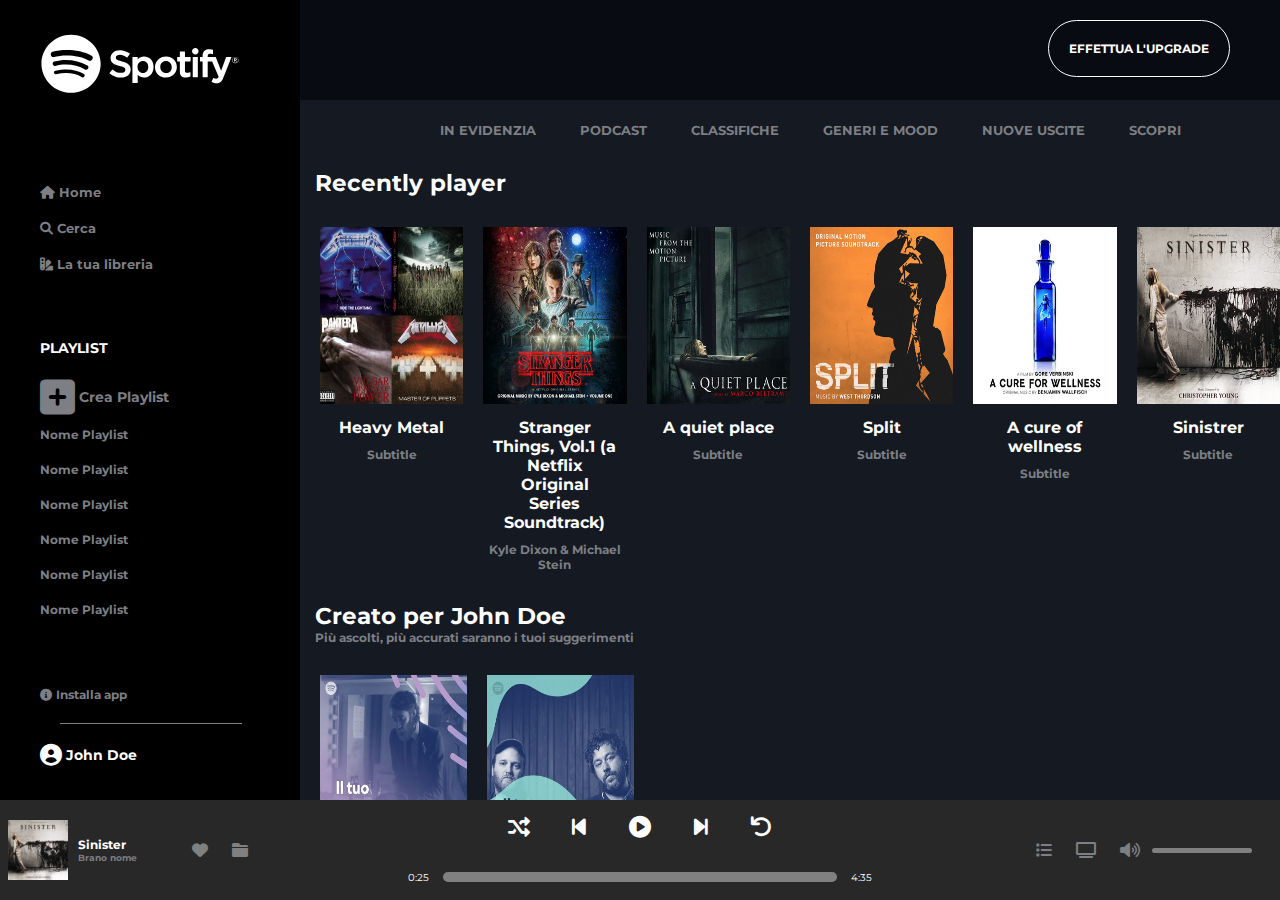
==== index.html @ 690bbecd "finish html" ====
<!DOCTYPE html>
<html lang="en">

<head>
    <meta charset="UTF-8">
    <meta http-equiv="X-UA-Compatible" content="IE=edge">
    <meta name="viewport" content="width=device-width, initial-scale=1.0">
    <link rel="preconnect" href="https://fonts.googleapis.com">
    <link rel="preconnect" href="https://fonts.gstatic.com" crossorigin>
    <link href="https://fonts.googleapis.com/css2?family=Montserrat:wght@400;700&display=swap" rel="stylesheet">
    <link rel="stylesheet" href="./css/style.css">
    <link rel="stylesheet" href="https://cdnjs.cloudflare.com/ajax/libs/font-awesome/6.0.0/css/all.min.css" integrity="sha512-9usAa10IRO0HhonpyAIVpjrylPvoDwiPUiKdWk5t3PyolY1cOd4DSE0Ga+ri4AuTroPR5aQvXU9xC6qOPnzFeg==" crossorigin="anonymous" referrerpolicy="no-referrer"
    />
    <title>Spotify</title>
</head>

<body>
    <header id="site_header"></header>
    <!-- /#site_header -->

    <main id="site_main" class="flex">
        <div id="barra_laterale_sx">
            <div id="logo_camp">
                <img src="./img/logo.svg" alt="logo di spotify">
            </div>
            <div id="btn_camp">
                <ul id="btn_principali">
                    <li class="home">
                        <i class="fa-solid fa-house display"></i>
                        <div class="display">Home</div>
                    </li>
                    <li class="cerca">
                        <i class="fa-solid fa-magnifying-glass"></i>
                        <div class="display">Cerca</div>
                    </li>
                    <li class="libreria">
                        <i class="fa-solid fa-swatchbook"></i>
                        <div class="display">La tua libreria</div>
                    </li>
                </ul>
            </div>
            <div id="playlist_camp">
                <div id="playlist">
                    <h4>PLAYLIST</h4>
                    <ul>
                        <li id="add_playlist">
                            <i class="fa-solid fa-square-plus display"></i>
                            <div class="display">Crea Playlist</div>
                        </li>
                    </ul>
                    <div id="nuove_playlist">
                        <ul id="playlists">
                            <li>Nome Playlist</li>
                            <li>Nome Playlist</li>
                            <li>Nome Playlist</li>
                            <li>Nome Playlist</li>
                            <li>Nome Playlist</li>
                            <li>Nome Playlist</li>
                            <li>Nome Playlist</li>
                        </ul>
                    </div>
                </div>
            </div>
            <div id="info_camp">
                <div id="info">
                    <div id="installa">
                        <i class="fa-solid fa-circle-info display"></i>
                        <div class="display">Installa app</div>
                    </div>
                    <div class="separatore"></div>
                    <div id="user">
                        <i class="fa-solid fa-circle-user display"></i>
                        <div class="display">John Doe</div>
                    </div>

                </div>
            </div>
        </div>
        <div id="barra_centrale">
            <div id="barra_superiore">
                <a class="upgrade">EFFETTUA L'UPGRADE</a>
            </div>
            <div class="overflow">
                <div id="menu_centrale">
                    <ul id="menu">
                        <li>IN EVIDENZIA</li>
                        <li>PODCAST</li>
                        <li>CLASSIFICHE</li>
                        <li>GENERI E MOOD</li>
                        <li>NUOVE USCITE</li>
                        <li>SCOPRI</li>
                    </ul>
                </div>

                <!-- almbum recenti -->
                <div class="testo_albums">Recently player</div>
                <div class="albums flex">
                    <div class="album">
                        <img src="./img/metal_lifting.jpg" alt="album meta">
                        <div class="testo_album">Heavy Metal</div>
                        <aside class="sottotesto_album">
                            <p>
                                Subtitle
                            </p>
                        </aside>
                    </div>
                    <div class="album">
                        <img src="./img/stranger.jpeg" alt="album stranger">
                        <div class="testo_album">Stranger Things, Vol.1 (a Netflix Original Series Soundtrack)</div>
                        <aside class="sottotesto_album">
                            <p>
                                Kyle Dixon & Michael Stein
                            </p>
                        </aside>
                    </div>
                    <div class="album">
                        <img src="./img/aquietplace.jpeg" alt="album aquietplace">
                        <div class="testo_album">A quiet place</div>
                        <aside class="sottotesto_album">
                            <p>
                                Subtitle
                            </p>
                        </aside>
                    </div>
                    <div class="album">
                        <img src="./img/split.jpeg" alt="album aquietplace">
                        <div class="testo_album">Split</div>
                        <aside class="sottotesto_album">
                            <p>
                                Subtitle
                            </p>
                        </aside>
                    </div>
                    <div class="album">
                        <img src="./img/cure.jpeg" alt="album aquietplace">
                        <div class="testo_album">A cure of wellness</div>
                        <aside class="sottotesto_album">
                            <p>
                                Subtitle
                            </p>
                        </aside>
                    </div>
                    <div class="album">
                        <img src="./img/sinister.jpeg" alt="album aquietplace">
                        <div class="testo_album">Sinistrer</div>
                        <aside class="sottotesto_album">
                            <p>
                                Subtitle
                            </p>
                        </aside>
                    </div>
                </div>

                <!-- creato per John Doe -->
                <div class="testo_albums">
                    Creato per John Doe
                    <aside>
                        <p class="sottotesto">
                            Più ascolti, più accurati saranno i tuoi suggerimenti
                        </p>
                    </aside>
                </div>
                <div class="albums flex">
                    <div class="album">
                        <img src="./img/radar.jpeg" alt="album radar">
                        <div class="testo_album">Release Radar</div>
                    </div>
                    <div class="album">
                        <img src="./img/mixdaily.jpeg" alt="album stranger">
                        <div class="testo_album">Dally mix1</div>
                    </div>
                </div>

                <!-- artisti popolari -->
                <div class="testo_albums">
                    Artisti più popolari
                    <aside>
                        <p class="sottotesto">
                            Più ascolti, più accurati saranno i tuoi suggerimenti
                        </p>
                    </aside>
                </div>
                <div class="albums flex">
                    <div class="album">
                        <img class="radius" src="./img/youg.jpeg" alt="album meta">
                        <div class="testo_album">youg</div>
                    </div>
                    <div class="album">
                        <img class="radius" src="./img/einaudi.jpeg" alt="album stranger">
                        <div class="testo_album">Enaudi</div>
                    </div>
                </div>
            </div>
        </div>
    </main>
    <!-- /#site_main -->

    <footer id="site_footer">
        <div id="barra_inferiore" class="flex">
            <div id="col_sx" class="flex as_c w_20">
                <div id="flex1" class="flex">
                    <div id="img_barra_inferiore">
                        <img src="./img/sinister.jpeg" alt="foto album sinister">
                    </div>
                    <div class="m_lf_10 as_c">
                        <div class="testo_barra_inferiore">Sinister</div>
                        <div class="sottotesto_barra_inferiore">Brano nome</div>
                    </div>
                </div>
                <div id="flex2" class="flex">
                    <div class="icone_barra_inferiore_col_sx as_c">
                        <i class="fa-solid fa-heart"></i>
                        <i class="fa-solid fa-folder"></i>
                    </div>
                </div>
            </div>
            <div id="col_c" class="flex jc_c as_c w_60">
                <div class="barra_centrale_inferiore flex fx_drt_col">
                    <div class="barra_centrale_inferiore_su flex">
                        <i class="fa-solid fa-shuffle"></i>
                        <i class="fa-solid fa-backward-step"></i>
                        <i class="fa-solid fa-circle-play"></i>
                        <i class="fa-solid fa-forward-step"></i>
                        <i class="fa-solid fa-arrow-rotate-left"></i>
                    </div>
                    <div class="barra_centrale_inferiore_giu flex">
                        <div class="min">0:25</div>
                        <div class="barra_scorrimento"></div>
                        <div class="min">4:35</div>
                    </div>
                </div>
            </div>
            <div id="col_dx" class="flex as_c w_20">
                <div class="icone_barra_inferiore_dx">
                    <i class="fa-solid fa-list"></i>
                    <i class="fa-solid fa-tv"></i>
                    <i class="fa-solid fa-volume-high"></i>
                </div>
                <div id="barra_scorrimento_col_dx">
                    <div class="barra_volume"></div>
                </div>
            </div>
        </div>
    </footer>
    <!-- /#site_footer -->
</body>

</html>
---- css/style.css ----
/********* COMMONS ROULES  *********/

* {
    margin: 0;
    padding: 0;
    box-sizing: border-box;
    font-family: 'Montserrat', sans-serif;
}

img {
    max-width: 100%;
}

ul {
    list-style-type: none;
}


/********* UTILITY  *********/

:root {
    --color_barra_laterale: #000000;
    --color_barra_superiore: #080B12;
    --color_barra_inferiore: #282828;
    --color_centro: #141922;
    --color_white: white;
    --color_grey: #7D7F84;
    --size_9: 9px;
    --size_10: 10px;
    --size_12: 12px;
    --size_13: 13px;
    --size_14: 14px;
    --size_16: 16px;
    --size_22: 22px;
    --size_23: 23px;
    --font_weight_b: bold;
}

.flex {
    display: flex;
}

.fx_drt_col {
    flex-direction: column;
}

.jc_c {
    justify-content: center;
}

.as_c {
    align-self: center;
}

.wrap {
    flex-wrap: wrap;
}

.display {
    display: inline-block;
}

.overflow {
    overflow: auto;
    height: calc(100% - 100px);
}

.radius {
    border-radius: 50%;
}

.m_lf_10 {
    margin-left: 10px;
}

.w_20 {
    width: 20%;
}

.w_60 {
    width: 60%;
}


/********* HEADER  *********/


/********* MAIN  *********/


/*** barre ***/

#site_main {
    height: calc(100vh - 100px);
}

#barra_laterale_sx {
    width: 300px;
    background-color: var(--color_barra_laterale);
    justify-content: space-between;
}

#barra_centrale {
    width: calc(100% - 300px);
    background-color: var(--color_centro);
    position: relative;
}

#barra_superiore {
    height: 100px;
    background-color: var(--color_barra_superiore);
    position: relative;
}


/*** contenuto barra di sinistra ***/

#barra_laterale_sx {
    display: flex;
    flex-direction: column;
    justify-content: space-around;
    padding-left: 40px;
}


/* img */

#logo_camp img {
    width: 200px;
    height: auto;
}


/* btn */

.home,
.cerca,
.libreria {
    color: var(--color_grey);
    font-size: var(--size_13);
    font-weight: var(--font_weight_b);
    margin-top: 20px;
}


/* playlist */

#playlist>h4 {
    font-size: var(--size_14);
    font-weight: var(--font_weight_b);
    color: var(--color_white);
    margin-bottom: 20px;
}

#add_playlist>i {
    font-size: 40px;
    color: var(--color_grey);
    vertical-align: middle;
}

#add_playlist>div {
    font-size: var(--size_14);
    font-weight: var(--font_weight_b);
    color: var(--color_grey);
}

#nuove_playlist {
    height: 200px;
    overflow: auto;
}

#playlists>li {
    color: var(--color_grey);
    padding: 10px 0;
    font-size: var(--size_12);
    font-weight: var(--font_weight_b);
}


/* info */

#installa>i {
    color: var(--color_grey);
    font-size: var(--size_12);
    vertical-align: middle;
}

#installa>div {
    color: var(--color_grey);
    font-size: var(--size_12);
    font-weight: var(--font_weight_b);
}

.separatore {
    border-bottom: 1px solid grey;
    width: 70%;
    margin: 20px;
}

#user>i {
    color: var(--color_white);
    font-size: var(--size_22);
    vertical-align: middle;
}

#user>div {
    color: var(--color_white);
    font-size: var(--size_14);
    font-weight: var(--font_weight_b);
}


/*** contenuto barra main ***/


/** contenuto barra superiore **/

.upgrade {
    color: var(--color_white);
    font-size: var(--size_12);
    font-weight: var(--font_weight_b);
    background-color: var(--color_barra_superiore);
    border: 1px solid var(--color_white);
    padding: 20px;
    border-radius: 50px;
    position: absolute;
    top: 20px;
    right: 50px;
}

.upgrade:hover {
    font-size: var(--size_14);
}


/** contenuto barra centrale **/


/* menu */

#menu {
    text-align: center;
    margin: 20px;
}

#menu>li {
    display: inline-block;
    color: var(--color_grey);
    font-size: var(--size_13);
    font-weight: var(--font_weight_b);
    margin-left: 40px;
}


/* musiche recenti */

.testo_albums {
    color: var(--color_white);
    font-size: var(--size_23);
    font-weight: var(--font_weight_b);
    margin: 30px 15px;
}


/* album */

.album {
    width: 15%;
    height: auto;
    margin-left: 20px;
}

.album img {
    height: 177px;
    width: 177px;
}

.testo_album {
    color: var(--color_white);
    text-align: center;
    font-size: var(--size_16);
    font-weight: var(--font_weight_b);
    margin: 10px;
}

.sottotesto_album {
    color: var(--color_grey);
    text-align: center;
    font-size: var(--size_12);
    font-weight: var(--font_weight_b);
}

.sottotesto {
    color: var(--color_grey);
    font-size: var(--size_12);
    font-weight: var(--font_weight_b);
}


/********* FOOTER  *********/

#barra_inferiore {
    width: 100%;
    height: 100px;
    background-color: var(--color_barra_inferiore);
    position: absolute;
    bottom: 0;
    justify-content: space-between;
}


/* barra di sx */

#col_sx {
    justify-content: space-around;
}

#img_barra_inferiore {
    width: 60px;
    height: 60px;
}

.testo_barra_inferiore {
    color: var(--color_white);
    font-size: var(--size_12);
    font-weight: var(--font_weight_b);
}

.sottotesto_barra_inferiore {
    color: var(--color_grey);
    font-size: var(--size_9);
    font-weight: var(--font_weight_b);
}

.icone_barra_inferiore_col_sx {
    margin-left: 20px;
    color: grey;
}

.icone_barra_inferiore_col_sx>i {
    margin-left: 20px;
}


/* barra centrale */

.barra_centrale_inferiore {
    width: 80%;
    height: 100px;
    justify-content: space-around;
}

.barra_centrale_inferiore_su {
    width: 50%;
    justify-content: space-around;
    align-self: center;
    color: var(--color_white);
    font-size: var(--size_22);
}

.barra_centrale_inferiore_giu {
    width: 80%;
    justify-content: space-around;
    align-self: center;
}

.min {
    color: var(--color_white);
    font-size: var(--size_10);
    width: 10%;
    display: flex;
    justify-content: center;
}

.barra_scorrimento {
    width: 80%;
    display: flex;
    justify-content: center;
    align-self: center;
    background-color: grey;
    border-radius: 10px;
    height: 10px;
}


/* barra di dx */

#col_dx {
    display: flex;
    align-self: center;
    justify-content: space-between;
}

.icone_barra_inferiore_dx {
    display: flex;
    width: 50%;
    justify-content: space-around;
    color: var(--color_grey);
}

#barra_scorrimento_col_dx {
    display: flex;
    align-self: center;
    width: 50%;
}

.barra_volume {
    width: 100px;
    background-color: grey;
    border-radius: 10px;
    height: 5px;
}


/********* MEDIA QUERIS  *********/
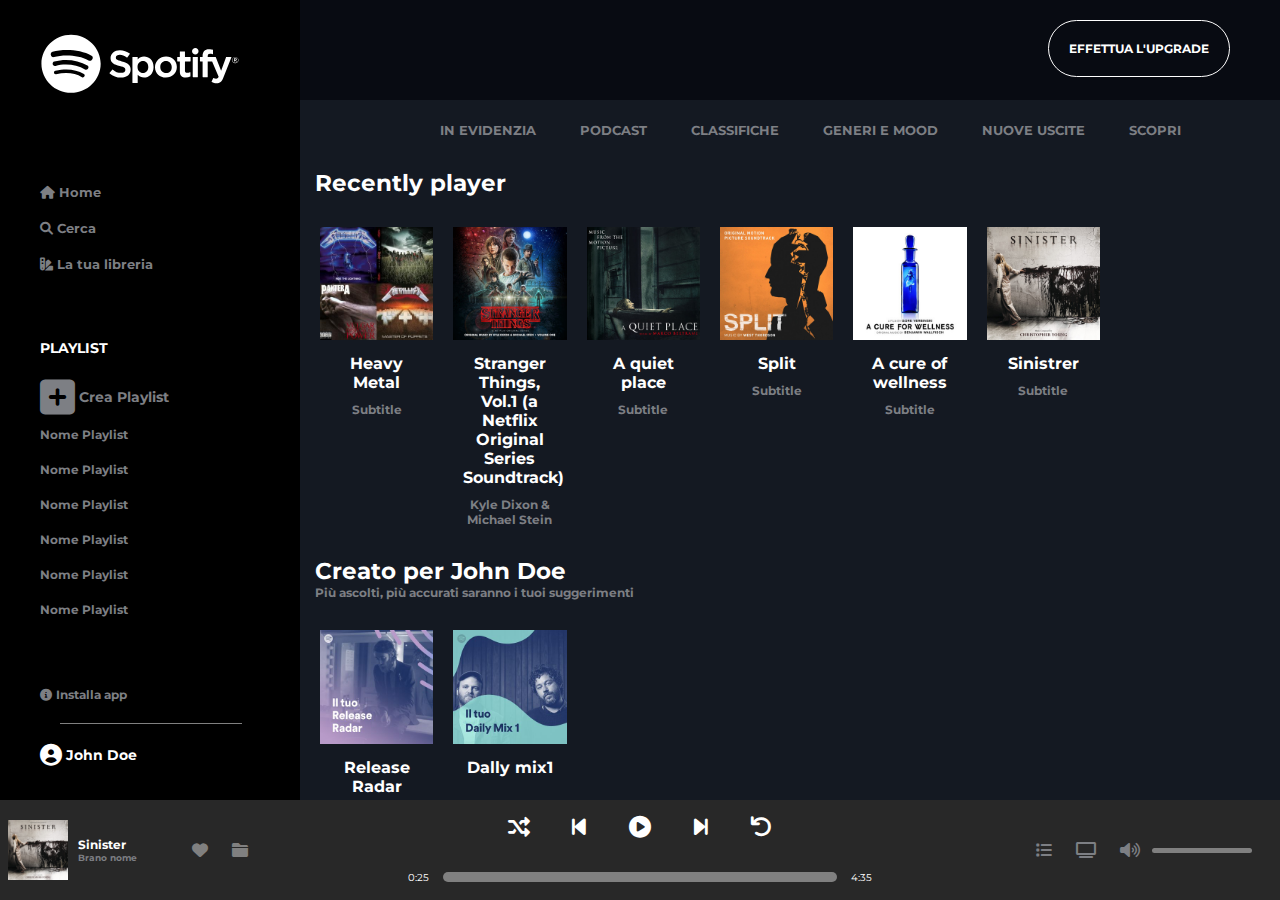
==== commit 94f3570f: "effetto" ====
--- a/index.html
+++ b/index.html
@@ -96,7 +96,12 @@
                 <div class="testo_albums">Recently player</div>
                 <div class="albums flex">
                     <div class="album">
-                        <img src="./img/metal_lifting.jpg" alt="album meta">
+                        <div class="effetto_play">
+                            <img src="./img/metal_lifting.jpg" alt="album meta">
+                            <div class="play">
+                                <i class="fa-solid fa-circle-play"></i>
+                            </div>
+                        </div>
                         <div class="testo_album">Heavy Metal</div>
                         <aside class="sottotesto_album">
                             <p>
--- a/css/style.css
+++ b/css/style.css
@@ -265,15 +265,43 @@
 /* album */
 
 .album {
-    width: 15%;
+    width: calc((100% - 300px) / 6);
     height: auto;
     margin-left: 20px;
-}
-
-.album img {
-    height: 177px;
-    width: 177px;
-}
+    position: relative;
+}
+
+
+/* bonus */
+
+.effetto_play img {
+    width: 300px;
+    position: relative;
+}
+
+.play {
+    width: 100%;
+    height: 200px;
+    background-color: rgba(255, 255, 255, 0.7);
+    position: absolute;
+    top: 0;
+    left: 0;
+    display: flex;
+    justify-content: center;
+    visibility: hidden;
+}
+
+.play>i {
+    font-size: 70px;
+    align-self: center;
+}
+
+.effetto_play:hover .play {
+    visibility: visible;
+}
+
+
+/* /.bonus */
 
 .testo_album {
     color: var(--color_white);
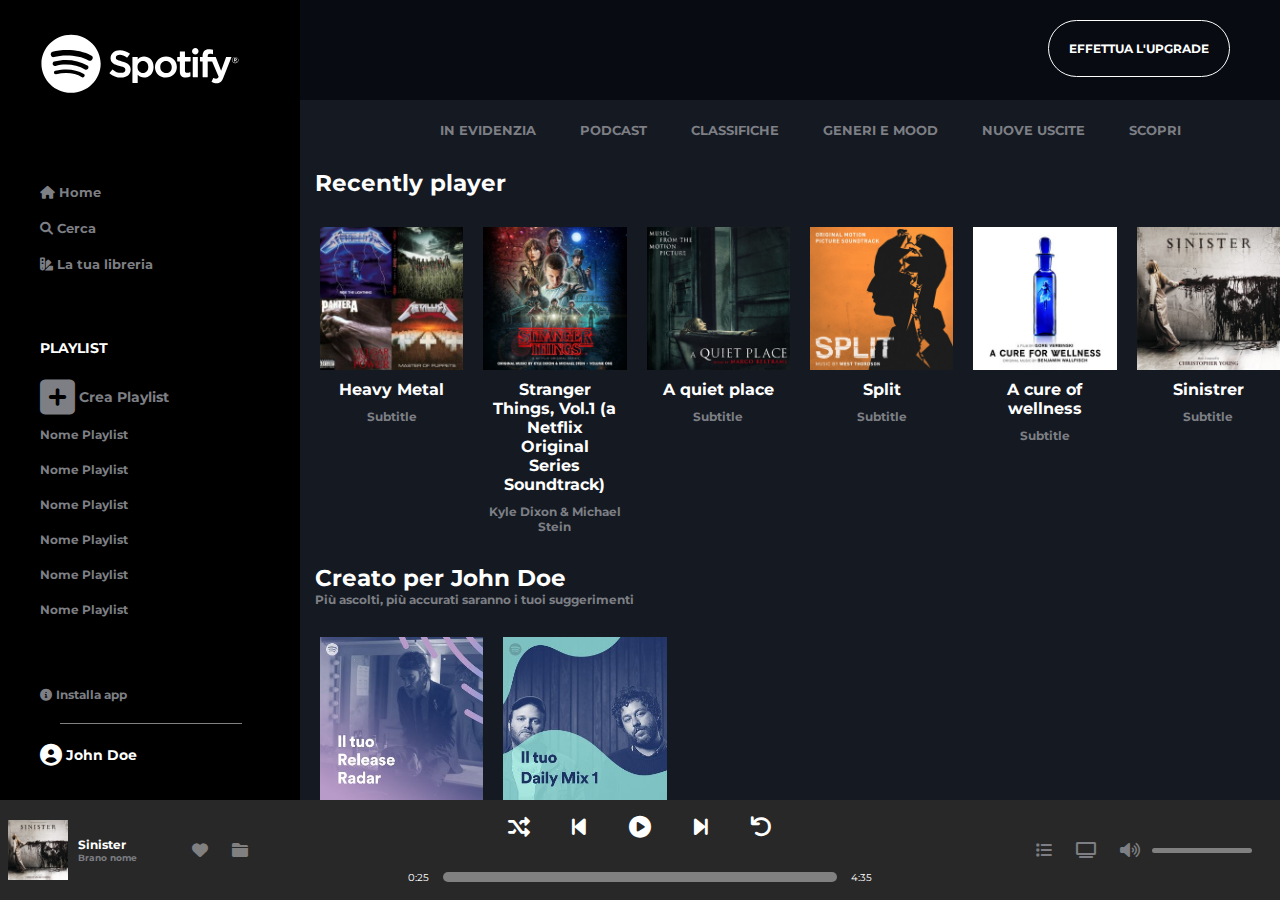
==== commit ab675222: "bonus album" ====
--- a/index.html
+++ b/index.html
@@ -110,7 +110,12 @@
                         </aside>
                     </div>
                     <div class="album">
-                        <img src="./img/stranger.jpeg" alt="album stranger">
+                        <div class="effetto_play">
+                            <img src="./img/stranger.jpeg" alt="album meta">
+                            <div class="play">
+                                <i class="fa-solid fa-circle-play"></i>
+                            </div>
+                        </div>
                         <div class="testo_album">Stranger Things, Vol.1 (a Netflix Original Series Soundtrack)</div>
                         <aside class="sottotesto_album">
                             <p>
@@ -119,7 +124,12 @@
                         </aside>
                     </div>
                     <div class="album">
-                        <img src="./img/aquietplace.jpeg" alt="album aquietplace">
+                        <div class="effetto_play">
+                            <img src="./img/aquietplace.jpeg" alt="album meta">
+                            <div class="play">
+                                <i class="fa-solid fa-circle-play"></i>
+                            </div>
+                        </div>
                         <div class="testo_album">A quiet place</div>
                         <aside class="sottotesto_album">
                             <p>
@@ -128,7 +138,12 @@
                         </aside>
                     </div>
                     <div class="album">
-                        <img src="./img/split.jpeg" alt="album aquietplace">
+                        <div class="effetto_play">
+                            <img src="./img/split.jpeg" alt="album meta">
+                            <div class="play">
+                                <i class="fa-solid fa-circle-play"></i>
+                            </div>
+                        </div>
                         <div class="testo_album">Split</div>
                         <aside class="sottotesto_album">
                             <p>
@@ -137,7 +152,12 @@
                         </aside>
                     </div>
                     <div class="album">
-                        <img src="./img/cure.jpeg" alt="album aquietplace">
+                        <div class="effetto_play">
+                            <img src="./img/cure.jpeg" alt="album meta">
+                            <div class="play">
+                                <i class="fa-solid fa-circle-play"></i>
+                            </div>
+                        </div>
                         <div class="testo_album">A cure of wellness</div>
                         <aside class="sottotesto_album">
                             <p>
@@ -146,7 +166,12 @@
                         </aside>
                     </div>
                     <div class="album">
-                        <img src="./img/sinister.jpeg" alt="album aquietplace">
+                        <div class="effetto_play">
+                            <img src="./img/sinister.jpeg" alt="album meta">
+                            <div class="play">
+                                <i class="fa-solid fa-circle-play"></i>
+                            </div>
+                        </div>
                         <div class="testo_album">Sinistrer</div>
                         <aside class="sottotesto_album">
                             <p>
--- a/css/style.css
+++ b/css/style.css
@@ -265,7 +265,7 @@
 /* album */
 
 .album {
-    width: calc((100% - 300px) / 6);
+    width: calc(100% / 6);
     height: auto;
     margin-left: 20px;
     position: relative;
@@ -274,14 +274,18 @@
 
 /* bonus */
 
+.effetto_play {
+    position: relative;
+}
+
 .effetto_play img {
-    width: 300px;
-    position: relative;
+    width: 100%;
+    display: block;
 }
 
 .play {
     width: 100%;
-    height: 200px;
+    height: 100%;
     background-color: rgba(255, 255, 255, 0.7);
     position: absolute;
     top: 0;
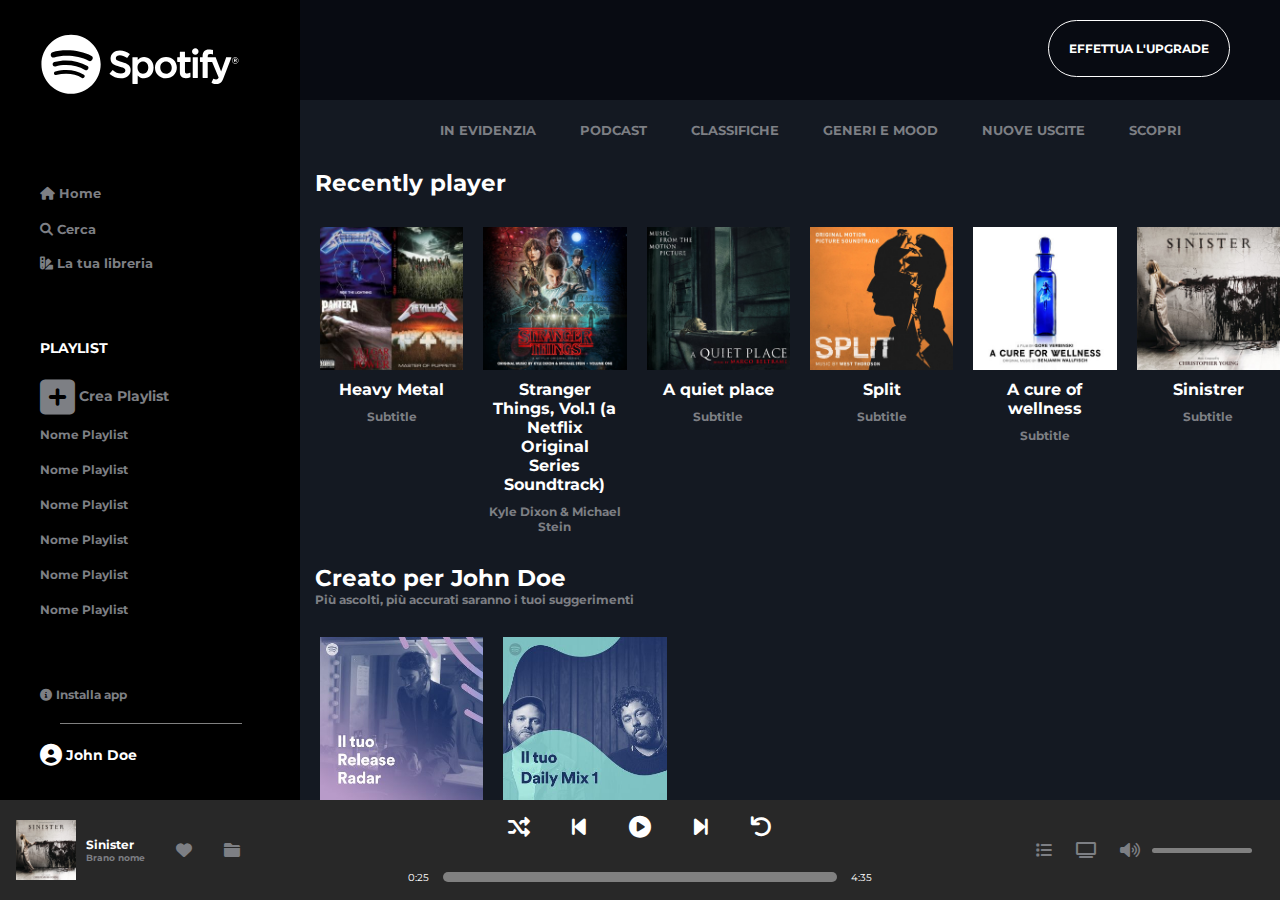
==== commit dc51b25c: "finish bonus hover" ====
--- a/index.html
+++ b/index.html
@@ -27,15 +27,15 @@
                 <ul id="btn_principali">
                     <li class="home">
                         <i class="fa-solid fa-house display"></i>
-                        <div class="display">Home</div>
+                        <a href="#">Home</a>
                     </li>
                     <li class="cerca">
                         <i class="fa-solid fa-magnifying-glass"></i>
-                        <div class="display">Cerca</div>
+                        <a href="#">Cerca</a>
                     </li>
                     <li class="libreria">
                         <i class="fa-solid fa-swatchbook"></i>
-                        <div class="display">La tua libreria</div>
+                        <a href="#">La tua libreria</a>
                     </li>
                 </ul>
             </div>
@@ -44,19 +44,35 @@
                     <h4>PLAYLIST</h4>
                     <ul>
                         <li id="add_playlist">
-                            <i class="fa-solid fa-square-plus display"></i>
-                            <div class="display">Crea Playlist</div>
+                            <a class="white" href="#">
+                                <i class="fa-solid fa-square-plus"></i>
+                            </a>
+                            <a class="white" href="#">Crea Playlist</a>
                         </li>
                     </ul>
                     <div id="nuove_playlist">
                         <ul id="playlists">
-                            <li>Nome Playlist</li>
-                            <li>Nome Playlist</li>
-                            <li>Nome Playlist</li>
-                            <li>Nome Playlist</li>
-                            <li>Nome Playlist</li>
-                            <li>Nome Playlist</li>
-                            <li>Nome Playlist</li>
+                            <li>
+                                <a href="#">Nome Playlist</a>
+                            </li>
+                            <li>
+                                <a href="#">Nome Playlist</a>
+                            </li>
+                            <li>
+                                <a href="#">Nome Playlist</a>
+                            </li>
+                            <li>
+                                <a href="#">Nome Playlist</a>
+                            </li>
+                            <li>
+                                <a href="#">Nome Playlist</a>
+                            </li>
+                            <li>
+                                <a href="#">Nome Playlist</a>
+                            </li>
+                            <li>
+                                <a href="#">Nome Playlist</a>
+                            </li>
                         </ul>
                     </div>
                 </div>
@@ -64,8 +80,8 @@
             <div id="info_camp">
                 <div id="info">
                     <div id="installa">
-                        <i class="fa-solid fa-circle-info display"></i>
-                        <div class="display">Installa app</div>
+                        <i class="fa-solid fa-circle-info"></i>
+                        <a class="white" href="#">Installa app</a>
                     </div>
                     <div class="separatore"></div>
                     <div id="user">
@@ -82,13 +98,37 @@
             </div>
             <div class="overflow">
                 <div id="menu_centrale">
-                    <ul id="menu">
-                        <li>IN EVIDENZIA</li>
-                        <li>PODCAST</li>
-                        <li>CLASSIFICHE</li>
-                        <li>GENERI E MOOD</li>
-                        <li>NUOVE USCITE</li>
-                        <li>SCOPRI</li>
+                    <ul id="menu_c">
+                        <li class="menu">
+                            <a href="">
+                                IN EVIDENZIA
+                            </a>
+                        </li>
+                        <li class="menu">
+                            <a href="">
+                                PODCAST
+                            </a>
+                        </li>
+                        <li class="menu">
+                            <a href="">
+                                CLASSIFICHE
+                            </a>
+                        </li>
+                        <li class="menu">
+                            <a href="">
+                                GENERI E MOOD
+                            </a>
+                        </li>
+                        <li class="menu">
+                            <a href="">
+                                NUOVE USCITE
+                            </a>
+                        </li>
+                        <li class="menu">
+                            <a href="">
+                                SCOPRI
+                            </a>
+                        </li>
                     </ul>
                 </div>
 
@@ -239,8 +279,17 @@
                 </div>
                 <div id="flex2" class="flex">
                     <div class="icone_barra_inferiore_col_sx as_c">
-                        <i class="fa-solid fa-heart"></i>
-                        <i class="fa-solid fa-folder"></i>
+                        <a class="as_c" href="#">
+                            <i class="fa-solid fa-heart"></i>
+                        </a>
+                    </div>
+                </div>
+                <div id="flex3" class="flex">
+                    <div class="icone_barra_inferiore_col_sx as_c">
+                        <a class="as_c" href="#">
+                            <i class="fa-solid fa-folder"></i>
+
+                        </a>
                     </div>
                 </div>
             </div>
@@ -255,7 +304,7 @@
                     </div>
                     <div class="barra_centrale_inferiore_giu flex">
                         <div class="min">0:25</div>
-                        <div class="barra_scorrimento"></div>
+                        <div class="barra_scorrimento" href="#"></div>
                         <div class="min">4:35</div>
                     </div>
                 </div>
--- a/css/style.css
+++ b/css/style.css
@@ -13,6 +13,15 @@
 
 ul {
     list-style-type: none;
+}
+
+a {
+    text-decoration: none;
+    color: var(--color_grey);
+}
+
+li:hover a {
+    color: white;
 }
 
 
@@ -135,7 +144,16 @@
 
 .home,
 .cerca,
-.libreria {
+.libreria>i {
+    color: var(--color_grey);
+    font-size: var(--size_13);
+    font-weight: var(--font_weight_b);
+    margin-top: 20px;
+}
+
+.home,
+.cerca,
+.libreria>a {
     color: var(--color_grey);
     font-size: var(--size_13);
     font-weight: var(--font_weight_b);
@@ -152,13 +170,17 @@
     margin-bottom: 20px;
 }
 
-#add_playlist>i {
+#add_playlist>a>i {
     font-size: 40px;
     color: var(--color_grey);
     vertical-align: middle;
 }
 
-#add_playlist>div {
+#playlist>a:hover .white {
+    color: white;
+}
+
+#add_playlist>a {
     font-size: var(--size_14);
     font-weight: var(--font_weight_b);
     color: var(--color_grey);
@@ -185,10 +207,14 @@
     vertical-align: middle;
 }
 
-#installa>div {
-    color: var(--color_grey);
-    font-size: var(--size_12);
-    font-weight: var(--font_weight_b);
+#installa>a {
+    color: var(--color_grey);
+    font-size: var(--size_12);
+    font-weight: var(--font_weight_b);
+}
+
+#installa:hover .white {
+    color: white;
 }
 
 .separatore {
@@ -238,13 +264,16 @@
 
 /* menu */
 
-#menu {
+#menu_c {
     text-align: center;
     margin: 20px;
 }
 
-#menu>li {
+.menu {
     display: inline-block;
+}
+
+.menu>a {
     color: var(--color_grey);
     font-size: var(--size_13);
     font-weight: var(--font_weight_b);
@@ -365,8 +394,11 @@
 }
 
 .icone_barra_inferiore_col_sx {
-    margin-left: 20px;
     color: grey;
+}
+
+.icone_barra_inferiore_col_sx:hover i {
+    color: white;
 }
 
 .icone_barra_inferiore_col_sx>i {
@@ -428,6 +460,10 @@
     width: 50%;
     justify-content: space-around;
     color: var(--color_grey);
+}
+
+.icone_barra_inferiore_dx:hover i {
+    color: white;
 }
 
 #barra_scorrimento_col_dx {
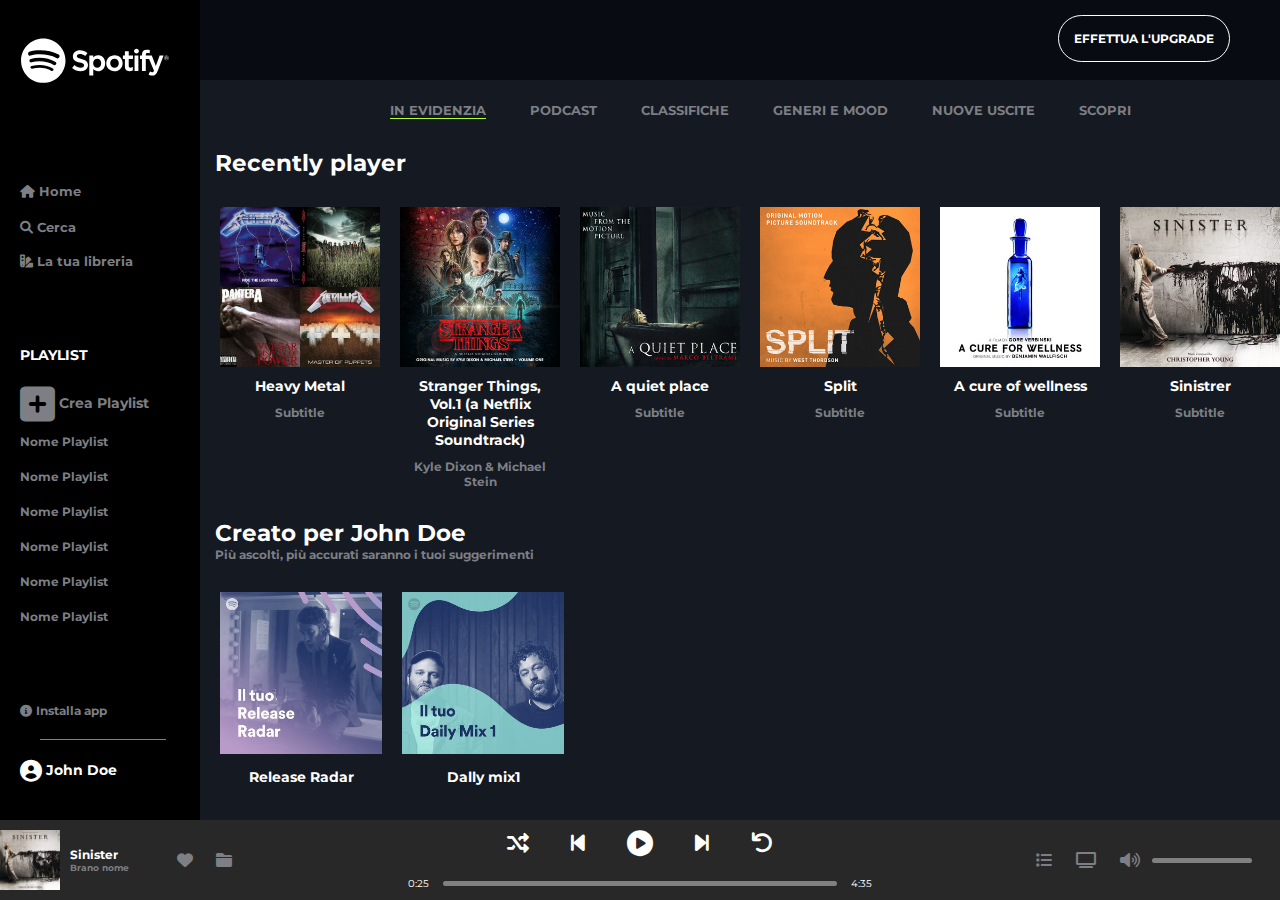
==== commit f1fd02f9: "bonus" ====
--- a/index.html
+++ b/index.html
@@ -100,7 +100,7 @@
                 <div id="menu_centrale">
                     <ul id="menu_c">
                         <li class="menu">
-                            <a href="">
+                            <a class="linea_verde" href="">
                                 IN EVIDENZIA
                             </a>
                         </li>
@@ -296,11 +296,17 @@
             <div id="col_c" class="flex jc_c as_c w_60">
                 <div class="barra_centrale_inferiore flex fx_drt_col">
                     <div class="barra_centrale_inferiore_su flex">
-                        <i class="fa-solid fa-shuffle"></i>
-                        <i class="fa-solid fa-backward-step"></i>
-                        <i class="fa-solid fa-circle-play"></i>
-                        <i class="fa-solid fa-forward-step"></i>
-                        <i class="fa-solid fa-arrow-rotate-left"></i>
+                        <div id="flex4">
+                            <i class="s fa-solid fa-shuffle"></i>
+                            <i class="fa-solid fa-backward-step"></i>
+                        </div>
+                        <div id="flex5">
+                            <i class="circle fa-solid fa-circle-play"></i>
+                        </div>
+                        <div id="flex6">
+                            <i class="fa-solid fa-forward-step"></i>
+                            <i class="s fa-solid fa-arrow-rotate-left"></i>
+                        </div>
                     </div>
                     <div class="barra_centrale_inferiore_giu flex">
                         <div class="min">0:25</div>
@@ -311,8 +317,8 @@
             </div>
             <div id="col_dx" class="flex as_c w_20">
                 <div class="icone_barra_inferiore_dx">
-                    <i class="fa-solid fa-list"></i>
-                    <i class="fa-solid fa-tv"></i>
+                    <i class="s fa-solid fa-list"></i>
+                    <i class="s fa-solid fa-tv"></i>
                     <i class="fa-solid fa-volume-high"></i>
                 </div>
                 <div id="barra_scorrimento_col_dx">
--- a/css/style.css
+++ b/css/style.css
@@ -34,6 +34,7 @@
     --color_centro: #141922;
     --color_white: white;
     --color_grey: #7D7F84;
+    --size_8: 8px;
     --size_9: 9px;
     --size_10: 10px;
     --size_12: 12px;
@@ -42,6 +43,7 @@
     --size_16: 16px;
     --size_22: 22px;
     --size_23: 23px;
+    --size_26: 26px;
     --font_weight_b: bold;
 }
 
@@ -106,7 +108,10 @@
 #barra_laterale_sx {
     width: 300px;
     background-color: var(--color_barra_laterale);
-    justify-content: space-between;
+    display: flex;
+    flex-direction: column;
+    justify-content: space-around;
+    padding-left: 40px;
 }
 
 #barra_centrale {
@@ -124,15 +129,8 @@
 
 /*** contenuto barra di sinistra ***/
 
-#barra_laterale_sx {
-    display: flex;
-    flex-direction: column;
-    justify-content: space-around;
-    padding-left: 40px;
-}
-
-
-/* img */
+
+/* logo */
 
 #logo_camp img {
     width: 200px;
@@ -280,6 +278,11 @@
     margin-left: 40px;
 }
 
+.linea_verde {
+    border-bottom: 1px solid greenyellow;
+    width: 50%;
+}
+
 
 /* musiche recenti */
 
@@ -294,7 +297,7 @@
 /* album */
 
 .album {
-    width: calc(100% / 6);
+    width: 15%;
     height: auto;
     margin-left: 20px;
     position: relative;
@@ -372,8 +375,13 @@
 
 /* barra di sx */
 
-#col_sx {
-    justify-content: space-around;
+#flex1 {
+    flex-grow: 2;
+}
+
+#flex2,
+#flex3 {
+    flex-grow: 1;
 }
 
 #img_barra_inferiore {
@@ -414,12 +422,34 @@
     justify-content: space-around;
 }
 
+#flex4,
+#flex6 {
+    flex-grow: 2;
+    align-self: center;
+    display: flex;
+    justify-content: space-around;
+}
+
+#flex5 {
+    flex-grow: 1;
+    align-self: center;
+    display: flex;
+    justify-content: center;
+}
+
 .barra_centrale_inferiore_su {
     width: 50%;
-    justify-content: space-around;
     align-self: center;
     color: var(--color_white);
     font-size: var(--size_22);
+}
+
+.circle {
+    font-size: var(--size_26);
+}
+
+#flex5:hover .circle {
+    font-size: 30px;
 }
 
 .barra_centrale_inferiore_giu {
@@ -443,7 +473,7 @@
     align-self: center;
     background-color: grey;
     border-radius: 10px;
-    height: 10px;
+    height: 5px;
 }
 
 
@@ -480,4 +510,240 @@
 }
 
 
-/********* MEDIA QUERIS  *********/+/********* MEDIA QUERIS  *********/
+
+@media screen and (min-width: 1024px) {
+    /********* MAIN  *********/
+    /*** barre ***/
+    #site_main {
+        height: calc(100vh - 80px);
+    }
+    #barra_laterale_sx {
+        width: 200px;
+        padding-left: 20px;
+    }
+    #barra_centrale {
+        width: calc(100% - 200px);
+    }
+    #barra_superiore {
+        height: 80px;
+    }
+    #barra_inferiore {
+        width: 100%;
+        height: 80px;
+    }
+    .barra_centrale_inferiore {
+        width: 80%;
+        height: 80px;
+    }
+    /* logo */
+    #logo_camp img {
+        width: 150px;
+        height: auto;
+    }
+    /** contenuto barra superiore **/
+    .upgrade {
+        padding: 15px;
+        top: 15px;
+    }
+    .testo_album {
+        font-size: var(--size_14);
+    }
+}
+
+@media screen and (max-width: 768px) {
+    /********* MAIN  *********/
+    /*** barre ***/
+    #site_main {
+        height: calc(100vh - 60px);
+    }
+    #barra_laterale_sx {
+        width: 200px;
+        padding-left: 20px;
+    }
+    #barra_centrale {
+        width: calc(100% - 200px);
+    }
+    #barra_superiore {
+        height: 60px;
+    }
+    #barra_inferiore {
+        width: 100%;
+        height: 60px;
+    }
+    .barra_centrale_inferiore {
+        width: 80%;
+        height: 60px;
+    }
+    /* logo */
+    #logo_camp img {
+        width: 100px;
+    }
+    /** contenuto barra superiore **/
+    .upgrade {
+        padding: 10px;
+        top: 10px;
+    }
+    /* menu */
+    .menu>a {
+        font-size: var(--size_9);
+        margin-left: 20px;
+    }
+    /* album */
+    .testo_albums {
+        font-size: var(--size_16);
+    }
+    .sottotesto {
+        font-size: var(--size_10);
+    }
+    .testo_album {
+        font-size: var(--size_10);
+        margin: 10px 0;
+    }
+    .sottotesto_album {
+        font-size: var(--size_9);
+    }
+    /* col_sx playlist */
+    #add_playlist>a>i {
+        font-size: 30px;
+    }
+    #add_playlist>a {
+        font-size: var(--size_12);
+    }
+}
+
+@media screen and (max-width: 320px) {
+    /********* MAIN  *********/
+    /*** barre ***/
+    #site_main {
+        height: calc(100vh - 60px);
+    }
+    #barra_laterale_sx {
+        width: 50px;
+        height: 100%;
+        padding-left: 10px;
+    }
+    #barra_centrale {
+        width: calc(100% - 50px);
+        height: 100%;
+    }
+    #barra_superiore {
+        height: 60px;
+    }
+    #barra_inferiore {
+        width: 100%;
+        height: 60px;
+    }
+    .barra_centrale_inferiore {
+        width: 80%;
+        height: 60px;
+    }
+    /* contenuto barra laterale sx */
+    #logo_camp {
+        background: url(../img/logo-small.svg);
+        background-repeat: no-repeat;
+        margin-top: 50px;
+        font-size: 25px;
+    }
+    #logo_camp img {
+        visibility: hidden;
+    }
+    #btn_principali {
+        margin-top: 35px;
+    }
+    .home>a,
+    .cerca>a,
+    .libreria>a {
+        visibility: hidden;
+    }
+    .home>i,
+    .cerca>i,
+    .libreria>i {
+        padding: 0 3px;
+        font-size: 20px;
+    }
+    #playlist_camp,
+    #info_camp {
+        visibility: hidden;
+    }
+    /** contenuto barra superiore **/
+    .upgrade {
+        font-size: var(--size_9);
+        padding: 10px;
+        top: 10px;
+        right: 20px;
+    }
+    /* menu */
+    #menu_c {
+        text-align: center;
+        margin: 20px 0;
+    }
+    .menu>a {
+        font-size: var(--size_8);
+        margin-left: 5px;
+    }
+    /* album */
+    .albums {
+        flex-wrap: wrap;
+    }
+    .album {
+        width: 45%;
+        margin-left: 10px;
+    }
+    .testo_albums {
+        font-size: var(--size_14);
+    }
+    .sottotesto {
+        font-size: var(--size_8);
+    }
+    /* barra sx playing */
+    #img_barra_inferiore {
+        width: 30px;
+        height: 30px;
+    }
+    .testo_barra_inferiore {
+        font-size: var(--size_10);
+    }
+    .sottotesto_barra_inferiore {
+        font-size: var(--size_8);
+    }
+    #flex3 {
+        visibility: hidden;
+    }
+    .testo_album {
+        font-size: var(--size_9);
+        margin: 10px 0;
+    }
+    .sottotesto_album {
+        font-size: var(--size_8);
+    }
+    /* col_sx playlist */
+    .barra_centrale_inferiore_su {
+        justify-content: center;
+    }
+    #add_playlist>a>i {
+        font-size: 30px;
+    }
+    #add_playlist>a {
+        font-size: var(--size_12);
+    }
+    .s {
+        visibility: hidden;
+    }
+    #flex5 {
+        margin: 0 5px;
+    }
+    .barra_scorrimento {
+        width: 50%;
+    }
+    .icone_barra_inferiore_dx {
+        width: 20%;
+        justify-content: flex-end;
+    }
+    #barra_scorrimento_col_dx {
+        width: 65%;
+    }
+    .barra_volume {
+        width: 40px;
+    }
+}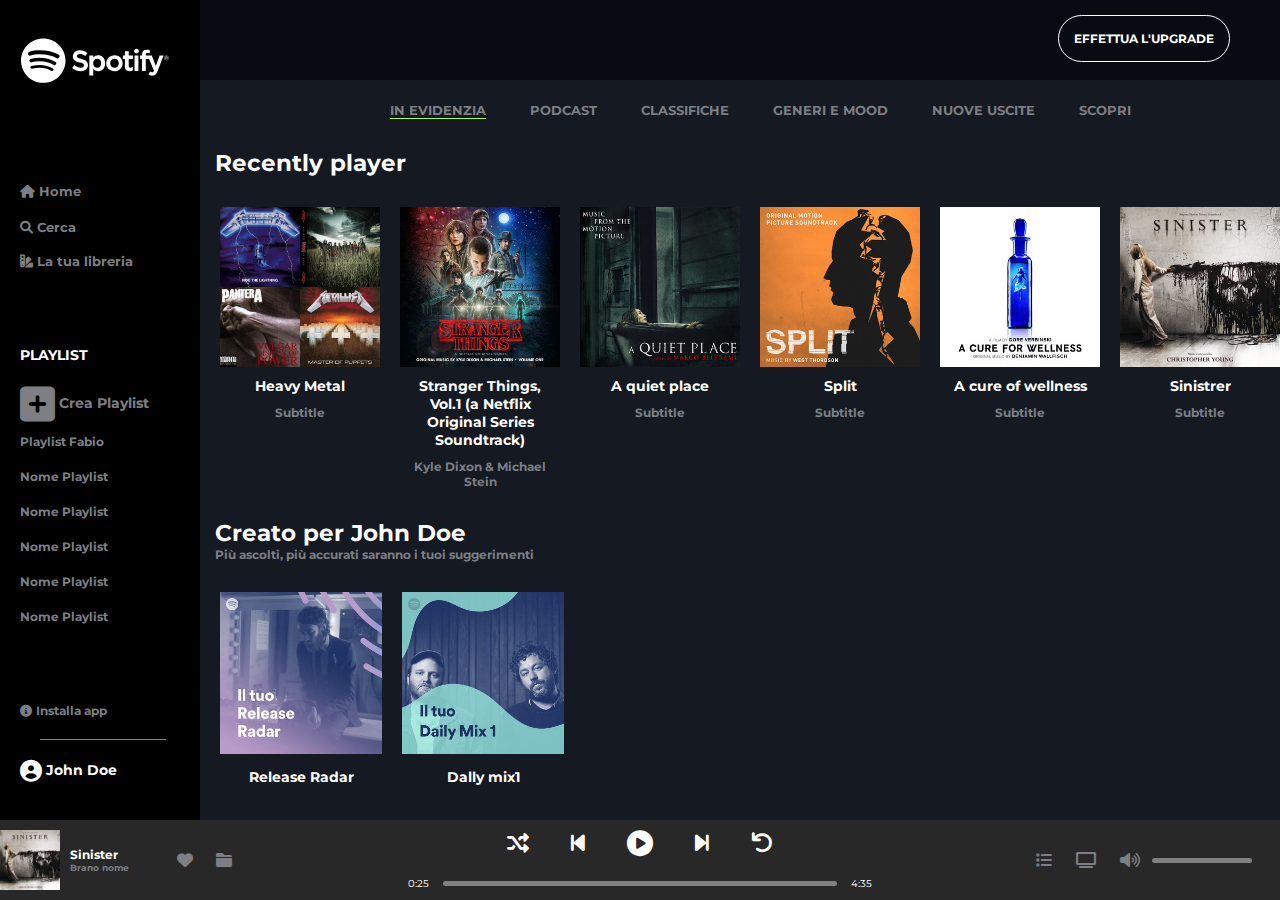
==== commit fa181240: "add_fine" ====
--- a/index.html
+++ b/index.html
@@ -15,8 +15,6 @@
 </head>
 
 <body>
-    <header id="site_header"></header>
-    <!-- /#site_header -->
 
     <main id="site_main" class="flex">
         <div id="barra_laterale_sx">
@@ -53,7 +51,7 @@
                     <div id="nuove_playlist">
                         <ul id="playlists">
                             <li>
-                                <a href="#">Nome Playlist</a>
+                                <a href="./playlist.html">Playlist Fabio</a>
                             </li>
                             <li>
                                 <a href="#">Nome Playlist</a>
@@ -92,6 +90,8 @@
                 </div>
             </div>
         </div>
+        <!-- /#barra_laretale_sx -->
+
         <div id="barra_centrale">
             <div id="barra_superiore">
                 <a class="upgrade">EFFETTUA L'UPGRADE</a>
@@ -105,27 +105,27 @@
                             </a>
                         </li>
                         <li class="menu">
-                            <a href="">
+                            <a href="#">
                                 PODCAST
                             </a>
                         </li>
                         <li class="menu">
-                            <a href="">
+                            <a href="#">
                                 CLASSIFICHE
                             </a>
                         </li>
                         <li class="menu">
-                            <a href="">
+                            <a href="#">
                                 GENERI E MOOD
                             </a>
                         </li>
                         <li class="menu">
-                            <a href="">
+                            <a href="#">
                                 NUOVE USCITE
                             </a>
                         </li>
                         <li class="menu">
-                            <a href="">
+                            <a href="#">
                                 SCOPRI
                             </a>
                         </li>
@@ -262,6 +262,7 @@
                 </div>
             </div>
         </div>
+        <!-- /#barra_centrale -->
     </main>
     <!-- /#site_main -->
 
@@ -310,7 +311,7 @@
                     </div>
                     <div class="barra_centrale_inferiore_giu flex">
                         <div class="min">0:25</div>
-                        <div class="barra_scorrimento" href="#"></div>
+                        <div class="barra_scorrimento"></div>
                         <div class="min">4:35</div>
                     </div>
                 </div>
--- a/css/style.css
+++ b/css/style.css
@@ -18,10 +18,6 @@
 a {
     text-decoration: none;
     color: var(--color_grey);
-}
-
-li:hover a {
-    color: white;
 }
 
 
@@ -92,6 +88,10 @@
     width: 60%;
 }
 
+li:hover a {
+    color: white;
+}
+
 
 /********* HEADER  *********/
 
@@ -304,7 +304,7 @@
 }
 
 
-/* bonus */
+/* bonus hover*/
 
 .effetto_play {
     position: relative;
@@ -512,7 +512,7 @@
 
 /********* MEDIA QUERIS  *********/
 
-@media screen and (min-width: 1024px) {
+@media screen and (max-width: 1440px) {
     /********* MAIN  *********/
     /*** barre ***/
     #site_main {
@@ -559,10 +559,12 @@
     }
     #barra_laterale_sx {
         width: 200px;
+        height: 100%;
         padding-left: 20px;
     }
     #barra_centrale {
         width: calc(100% - 200px);
+        height: 100%;
     }
     #barra_superiore {
         height: 60px;
@@ -574,6 +576,9 @@
     .barra_centrale_inferiore {
         width: 80%;
         height: 60px;
+    }
+    .albums {
+        flex-wrap: wrap;
     }
     /* logo */
     #logo_camp img {
@@ -610,9 +615,12 @@
     #add_playlist>a {
         font-size: var(--size_12);
     }
-}
-
-@media screen and (max-width: 320px) {
+    .overflow {
+        height: calc(100% - 80px);
+    }
+}
+
+@media screen and (max-width: 425px) {
     /********* MAIN  *********/
     /*** barre ***/
     #site_main {
@@ -746,4 +754,7 @@
     .barra_volume {
         width: 40px;
     }
+    .overflow {
+        height: calc(100% - 60px);
+    }
 }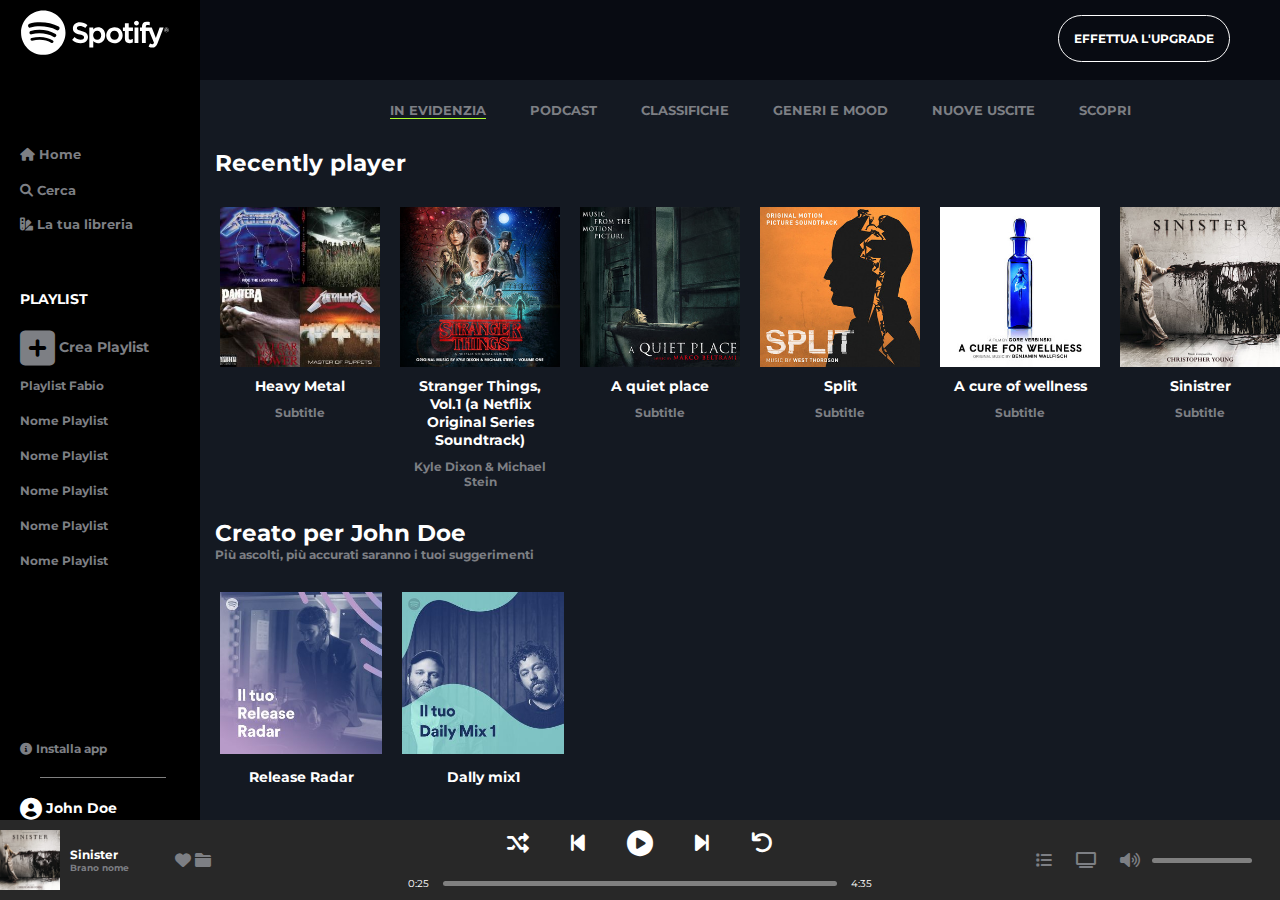
==== commit 8bdd0f70: "add playlist _try" ====
--- a/index.html
+++ b/index.html
@@ -282,17 +282,11 @@
                     <div class="icone_barra_inferiore_col_sx as_c">
                         <a class="as_c" href="#">
                             <i class="fa-solid fa-heart"></i>
+                            <i class="fa-solid fa-folder"></i>
                         </a>
                     </div>
                 </div>
-                <div id="flex3" class="flex">
-                    <div class="icone_barra_inferiore_col_sx as_c">
-                        <a class="as_c" href="#">
-                            <i class="fa-solid fa-folder"></i>
-
-                        </a>
-                    </div>
-                </div>
+
             </div>
             <div id="col_c" class="flex jc_c as_c w_60">
                 <div class="barra_centrale_inferiore flex fx_drt_col">
--- a/css/style.css
+++ b/css/style.css
@@ -129,6 +129,16 @@
 
 /*** contenuto barra di sinistra ***/
 
+#logo_camp,
+#btn_camp {
+    flex-grow: 1;
+    margin-top: 10px;
+}
+
+#playlist_camp {
+    flex-grow: 3;
+}
+
 
 /* logo */
 
@@ -379,9 +389,8 @@
     flex-grow: 2;
 }
 
-#flex2,
-#flex3 {
-    flex-grow: 1;
+#flex2 {
+    flex-grow: 2;
 }
 
 #img_barra_inferiore {
@@ -579,6 +588,11 @@
     }
     .albums {
         flex-wrap: wrap;
+    }
+    .album {
+        width: 23.5%;
+        border-bottom: 20px;
+        margin-left: 5px;
     }
     /* logo */
     #logo_camp img {
